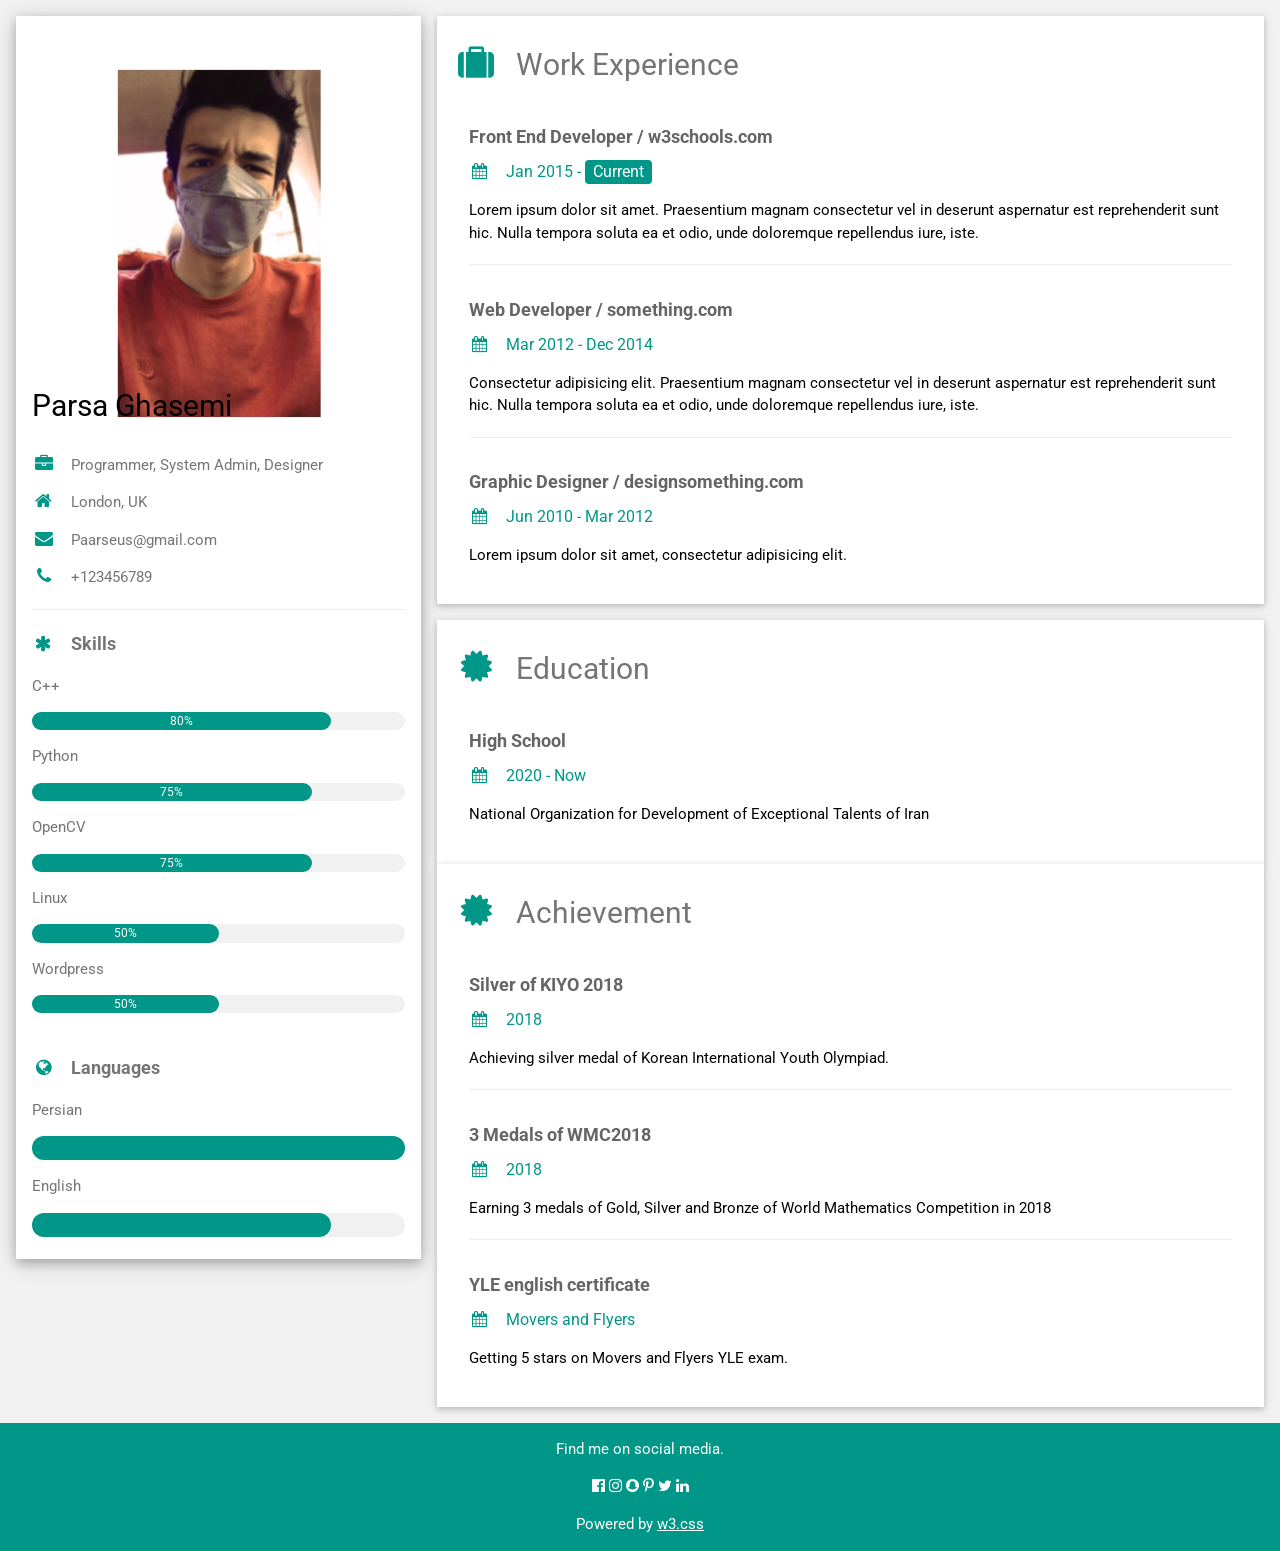
==== index.html @ 06d13885 "Update index.html" ====
<!DOCTYPE html>
<html>
<head>
<title>Parsa Ghasemi</title>
<meta charset="UTF-8">
<meta name="viewport" content="width=device-width, initial-scale=1">
<link rel="stylesheet" href="https://www.w3schools.com/w3css/4/w3.css">
<link rel='stylesheet' href='https://fonts.googleapis.com/css?family=Roboto'>
<link rel="stylesheet" href="https://cdnjs.cloudflare.com/ajax/libs/font-awesome/4.7.0/css/font-awesome.min.css">
<style>
html,body,h1,h2,h3,h4,h5,h6 {font-family: "Roboto", sans-serif}
</style>
</head>
<body class="w3-light-grey">

<!-- Page Container -->
<div class="w3-content w3-margin-top" style="max-width:1400px;">

  <!-- The Grid -->
  <div class="w3-row-padding">
  
    <!-- Left Column -->
    <div class="w3-third">
    
      <div class="w3-white w3-text-grey w3-card-4">
        <div class="w3-display-container">
          <img src="profile.png" style="width:100%" alt="Avatar">
          <div class="w3-display-bottomleft w3-container w3-text-black">
            <h2 >Parsa Ghasemi</h2>
          </div>
        </div>
        <div class="w3-container">
          <p><i class="fa fa-briefcase fa-fw w3-margin-right w3-large w3-text-teal"></i>Programmer, System Admin, Designer</p>
          <p><i class="fa fa-home fa-fw w3-margin-right w3-large w3-text-teal"></i>London, UK</p>
          <p><i class="fa fa-envelope fa-fw w3-margin-right w3-large w3-text-teal"></i>Paarseus@gmail.com</p>
          <p><i class="fa fa-phone fa-fw w3-margin-right w3-large w3-text-teal"></i>+123456789</p>
          <hr>

          <p class="w3-large"><b><i class="fa fa-asterisk fa-fw w3-margin-right w3-text-teal"></i>Skills</b></p>
          <p>C++</p>
          <div class="w3-light-grey w3-round-xlarge w3-small">
            <div class="w3-container w3-center w3-round-xlarge w3-teal" style="width:80%">80%</div>
          </div>
          <p>Python</p>
          <div class="w3-light-grey w3-round-xlarge w3-small">
            <div class="w3-container w3-center w3-round-xlarge w3-teal" style="width:75%">
              <div class="w3-center w3-text-white">75%</div>
            </div>
          </div>
          <p>OpenCV</p>
          <div class="w3-light-grey w3-round-xlarge w3-small">
            <div class="w3-container w3-center w3-round-xlarge w3-teal" style="width:75%">
              <div class="w3-center w3-text-white">75%</div>
            </div>
          </div>
          <p>Linux</p>
          <div class="w3-light-grey w3-round-xlarge w3-small">
            <div class="w3-container w3-center w3-round-xlarge w3-teal" style="width:50%">50%</div>
          </div>
          <p>Wordpress</p>
          <div class="w3-light-grey w3-round-xlarge w3-small">
            <div class="w3-container w3-center w3-round-xlarge w3-teal" style="width:50%">50%</div>
          </div>
          <br>

          <p class="w3-large w3-text-theme"><b><i class="fa fa-globe fa-fw w3-margin-right w3-text-teal"></i>Languages</b></p>
          <p>Persian</p>
          <div class="w3-light-grey w3-round-xlarge">
            <div class="w3-round-xlarge w3-teal" style="height:24px;width:100%"></div>
          </div>
          <p>English</p>
          <div class="w3-light-grey w3-round-xlarge">
            <div class="w3-round-xlarge w3-teal" style="height:24px;width:80%"></div>
          </div>
         
          <br>
        </div>
      </div><br>

    <!-- End Left Column -->
    </div>

    <!-- Right Column -->
    <div class="w3-twothird">
    
      <div class="w3-container w3-card w3-white w3-margin-bottom">
        <h2 class="w3-text-grey w3-padding-16"><i class="fa fa-suitcase fa-fw w3-margin-right w3-xxlarge w3-text-teal"></i>Work Experience</h2>
        <div class="w3-container">
          <h5 class="w3-opacity"><b>Front End Developer / w3schools.com</b></h5>
          <h6 class="w3-text-teal"><i class="fa fa-calendar fa-fw w3-margin-right"></i>Jan 2015 - <span class="w3-tag w3-teal w3-round">Current</span></h6>
          <p>Lorem ipsum dolor sit amet. Praesentium magnam consectetur vel in deserunt aspernatur est reprehenderit sunt hic. Nulla tempora soluta ea et odio, unde doloremque repellendus iure, iste.</p>
          <hr>
        </div>
        <div class="w3-container">
          <h5 class="w3-opacity"><b>Web Developer / something.com</b></h5>
          <h6 class="w3-text-teal"><i class="fa fa-calendar fa-fw w3-margin-right"></i>Mar 2012 - Dec 2014</h6>
          <p>Consectetur adipisicing elit. Praesentium magnam consectetur vel in deserunt aspernatur est reprehenderit sunt hic. Nulla tempora soluta ea et odio, unde doloremque repellendus iure, iste.</p>
          <hr>
        </div>
        <div class="w3-container">
          <h5 class="w3-opacity"><b>Graphic Designer / designsomething.com</b></h5>
          <h6 class="w3-text-teal"><i class="fa fa-calendar fa-fw w3-margin-right"></i>Jun 2010 - Mar 2012</h6>
          <p>Lorem ipsum dolor sit amet, consectetur adipisicing elit. </p><br>
        </div>
      </div>

      <div class="w3-container w3-card w3-white">
        <h2 class="w3-text-grey w3-padding-16"><i class="fa fa-certificate fa-fw w3-margin-right w3-xxlarge w3-text-teal"></i>Education</h2>
        <div class="w3-container">
          <h5 class="w3-opacity"><b>High School</b></h5>
          <h6 class="w3-text-teal"><i class="fa fa-calendar fa-fw w3-margin-right"></i>2020 - Now</h6>
          <p>National Organization for Development of Exceptional Talents of Iran</p><br>
        </div>
      </div>

      <div class="w3-container w3-card w3-white">
        <h2 class="w3-text-grey w3-padding-16"><i class="fa fa-certificate fa-fw w3-margin-right w3-xxlarge w3-text-teal"></i>Achievement</h2>
        <div class="w3-container">
          <h5 class="w3-opacity"><b>Silver of KIYO 2018</b></h5>
          <h6 class="w3-text-teal"><i class="fa fa-calendar fa-fw w3-margin-right"></i>2018</h6>
          <p>Achieving silver medal of Korean International Youth Olympiad. </p>
          <hr>
        </div>
        <div class="w3-container">
          <h5 class="w3-opacity"><b>3 Medals of WMC2018</b></h5>
          <h6 class="w3-text-teal"><i class="fa fa-calendar fa-fw w3-margin-right"></i>2018</h6>
          <p>Earning 3 medals of Gold, Silver and Bronze of World Mathematics Competition in 2018 </p>
          <hr>
        </div>
        <div class="w3-container">
          <h5 class="w3-opacity"><b>YLE english certificate</b></h5>
          <h6 class="w3-text-teal"><i class="fa fa-calendar fa-fw w3-margin-right"></i>Movers and Flyers</h6>
          <p>Getting 5 stars on Movers and Flyers YLE exam. </p><br>
        </div>
      </div>


    <!-- End Right Column -->
    </div>
    
  <!-- End Grid -->
  </div>
  
  <!-- End Page Container -->
</div>

<footer class="w3-container w3-teal w3-center w3-margin-top">
  <p>Find me on social media.</p>
  <i class="fa fa-facebook-official w3-hover-opacity"></i>
  <i class="fa fa-instagram w3-hover-opacity"></i>
  <i class="fa fa-snapchat w3-hover-opacity"></i>
  <i class="fa fa-pinterest-p w3-hover-opacity"></i>
  <i class="fa fa-twitter w3-hover-opacity"></i>
  <i class="fa fa-linkedin w3-hover-opacity"></i>
  <p>Powered by <a href="https://www.w3schools.com/w3css/default.asp" target="_blank">w3.css</a></p>
</footer>

</body>
</html>
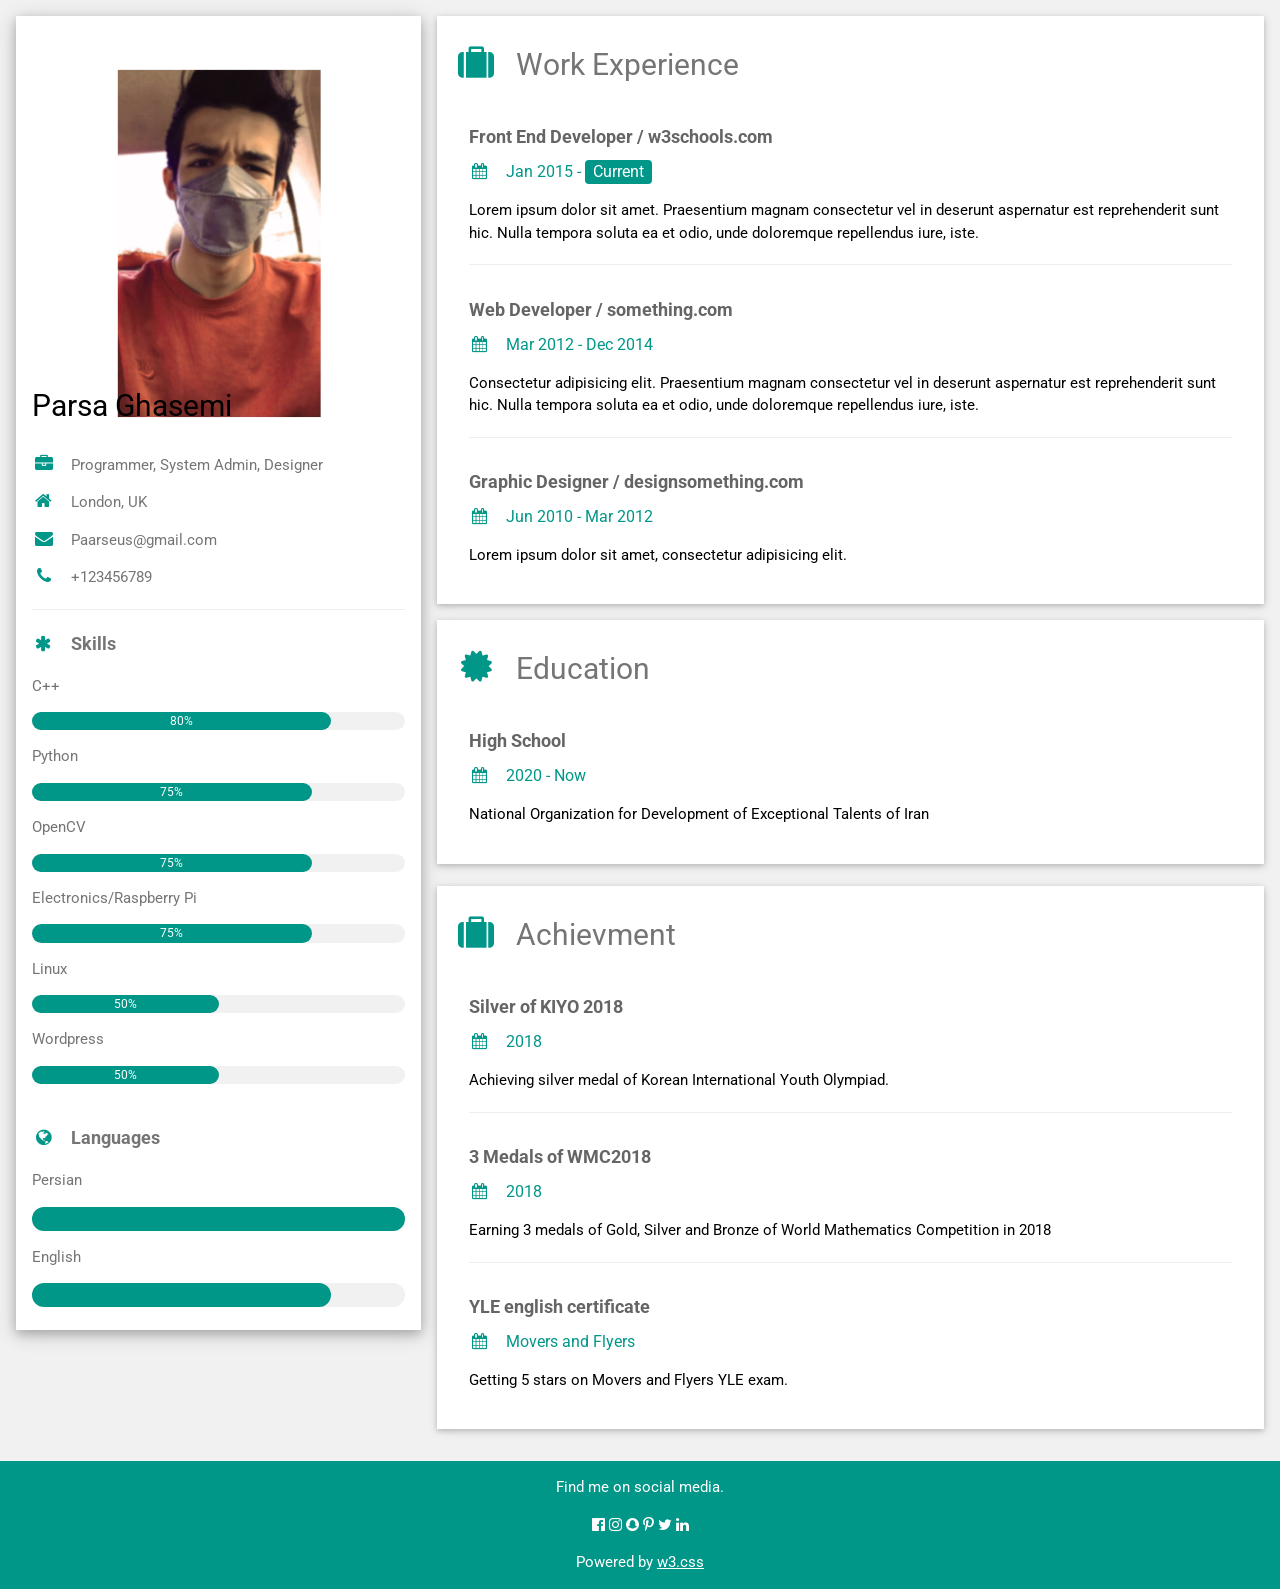
==== commit f0040236: "Update index.html" ====
--- a/index.html
+++ b/index.html
@@ -48,6 +48,12 @@
             </div>
           </div>
           <p>OpenCV</p>
+          <div class="w3-light-grey w3-round-xlarge w3-small">
+            <div class="w3-container w3-center w3-round-xlarge w3-teal" style="width:75%">
+              <div class="w3-center w3-text-white">75%</div>
+            </div>
+          </div>
+          <p>Electronics/Raspberry Pi</p>
           <div class="w3-light-grey w3-round-xlarge w3-small">
             <div class="w3-container w3-center w3-round-xlarge w3-teal" style="width:75%">
               <div class="w3-center w3-text-white">75%</div>
@@ -111,10 +117,10 @@
           <h6 class="w3-text-teal"><i class="fa fa-calendar fa-fw w3-margin-right"></i>2020 - Now</h6>
           <p>National Organization for Development of Exceptional Talents of Iran</p><br>
         </div>
-      </div>
-
-      <div class="w3-container w3-card w3-white">
-        <h2 class="w3-text-grey w3-padding-16"><i class="fa fa-certificate fa-fw w3-margin-right w3-xxlarge w3-text-teal"></i>Achievement</h2>
+      </div> 
+      <br>
+      <div class="w3-container w3-card w3-white w3-margin-bottom">
+        <h2 class="w3-text-grey w3-padding-16"><i class="fa fa-suitcase fa-fw w3-margin-right w3-xxlarge w3-text-teal"></i>Achievment</h2>
         <div class="w3-container">
           <h5 class="w3-opacity"><b>Silver of KIYO 2018</b></h5>
           <h6 class="w3-text-teal"><i class="fa fa-calendar fa-fw w3-margin-right"></i>2018</h6>
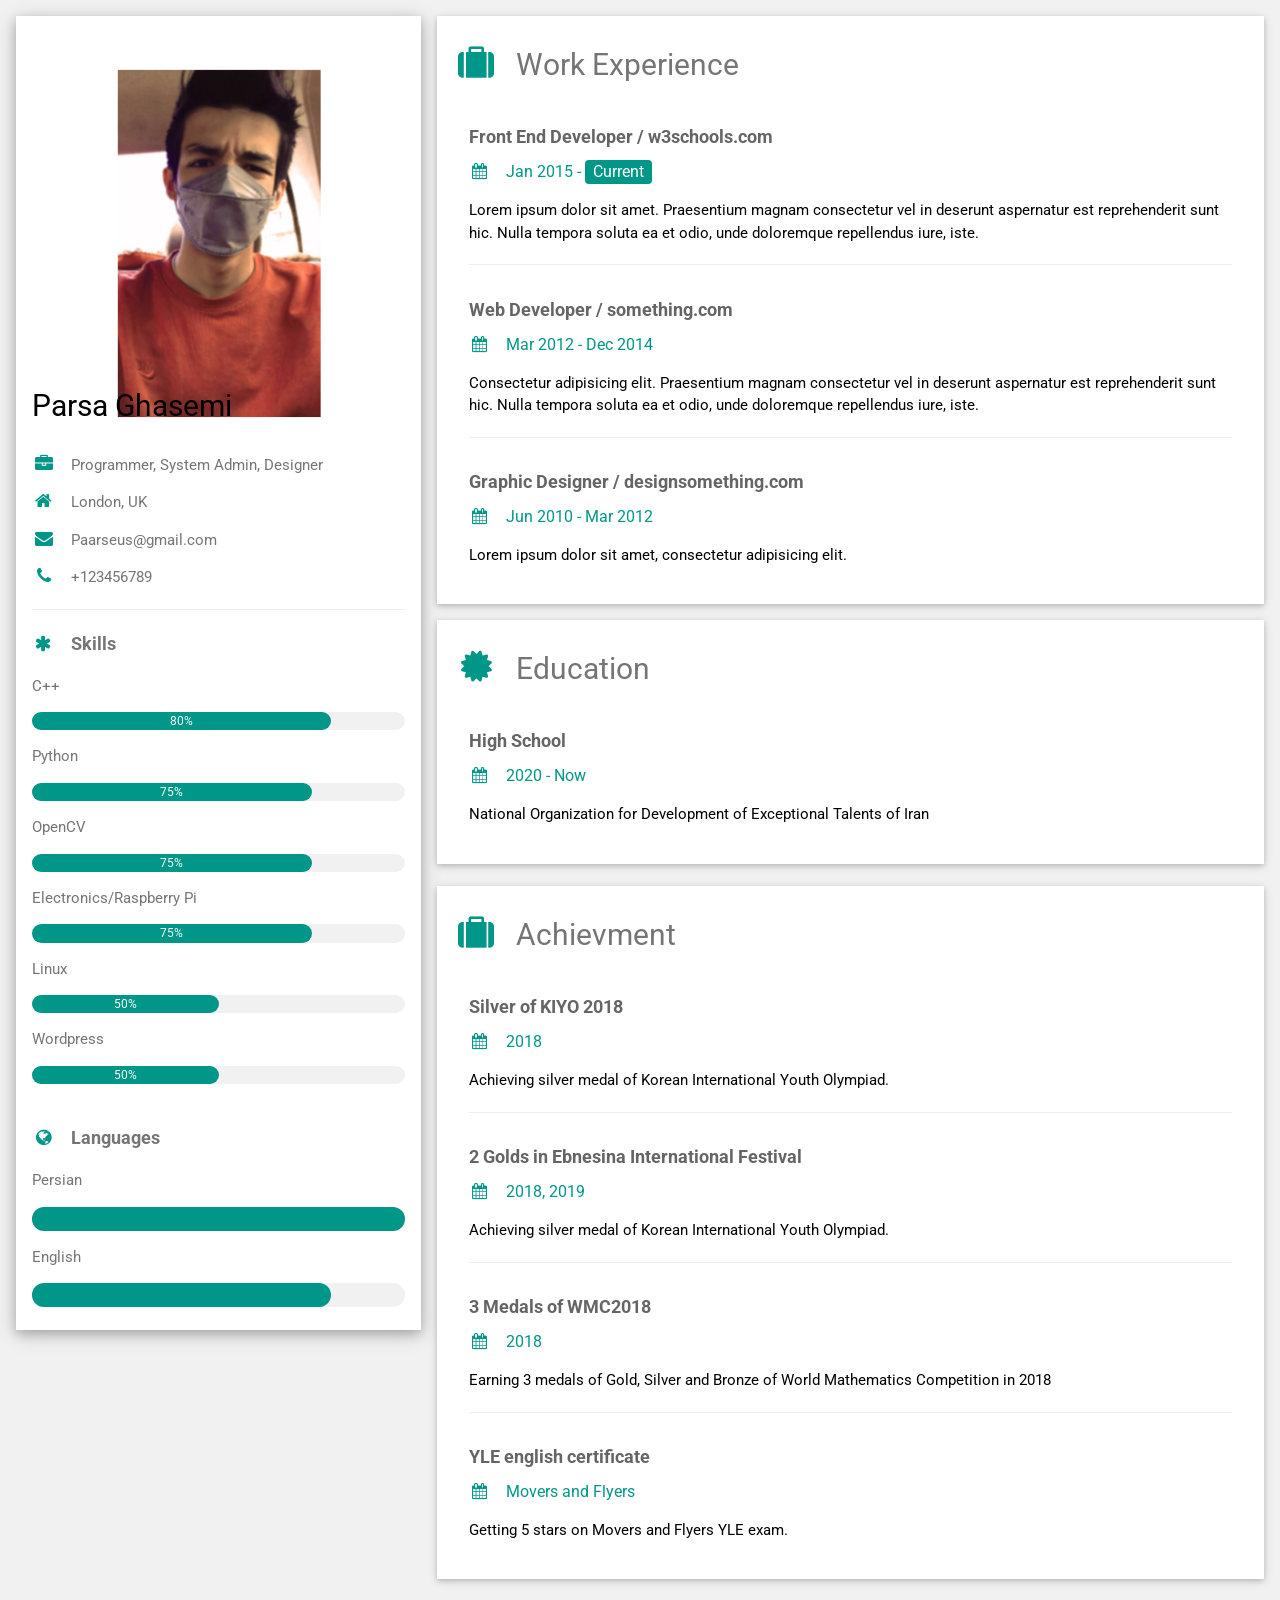
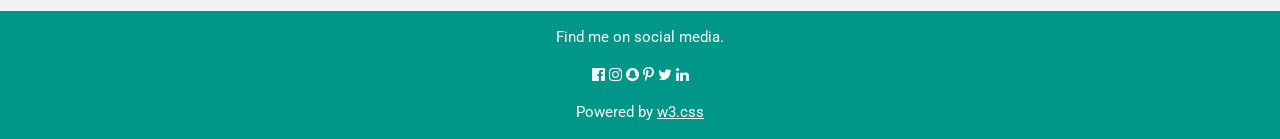
==== commit 4c30f3c5: "Update index.html" ====
--- a/index.html
+++ b/index.html
@@ -127,6 +127,14 @@
           <p>Achieving silver medal of Korean International Youth Olympiad. </p>
           <hr>
         </div>
+
+        <div class="w3-container">
+          <h5 class="w3-opacity"><b>2 Golds in Ebnesina International Festival</b></h5>
+          <h6 class="w3-text-teal"><i class="fa fa-calendar fa-fw w3-margin-right"></i>2018, 2019</h6>
+          <p>Achieving silver medal of Korean International Youth Olympiad. </p>
+          <hr>
+        </div>
+
         <div class="w3-container">
           <h5 class="w3-opacity"><b>3 Medals of WMC2018</b></h5>
           <h6 class="w3-text-teal"><i class="fa fa-calendar fa-fw w3-margin-right"></i>2018</h6>
@@ -152,9 +160,10 @@
 
 <footer class="w3-container w3-teal w3-center w3-margin-top">
   <p>Find me on social media.</p>
-  <i class="fa fa-facebook-official w3-hover-opacity"></i>
+  <i class="fa fa-facebook-official w3-hover-opacity" ></i>
   <i class="fa fa-instagram w3-hover-opacity"></i>
-  <i class="fa fa-snapchat w3-hover-opacity"></i>
+  <a href="https://www.w3schools.com/w3css/default.asp" target="_blank">
+  <i class="fa fa-snapchat w3-hover-opacity"></i></a>
   <i class="fa fa-pinterest-p w3-hover-opacity"></i>
   <i class="fa fa-twitter w3-hover-opacity"></i>
   <i class="fa fa-linkedin w3-hover-opacity"></i>
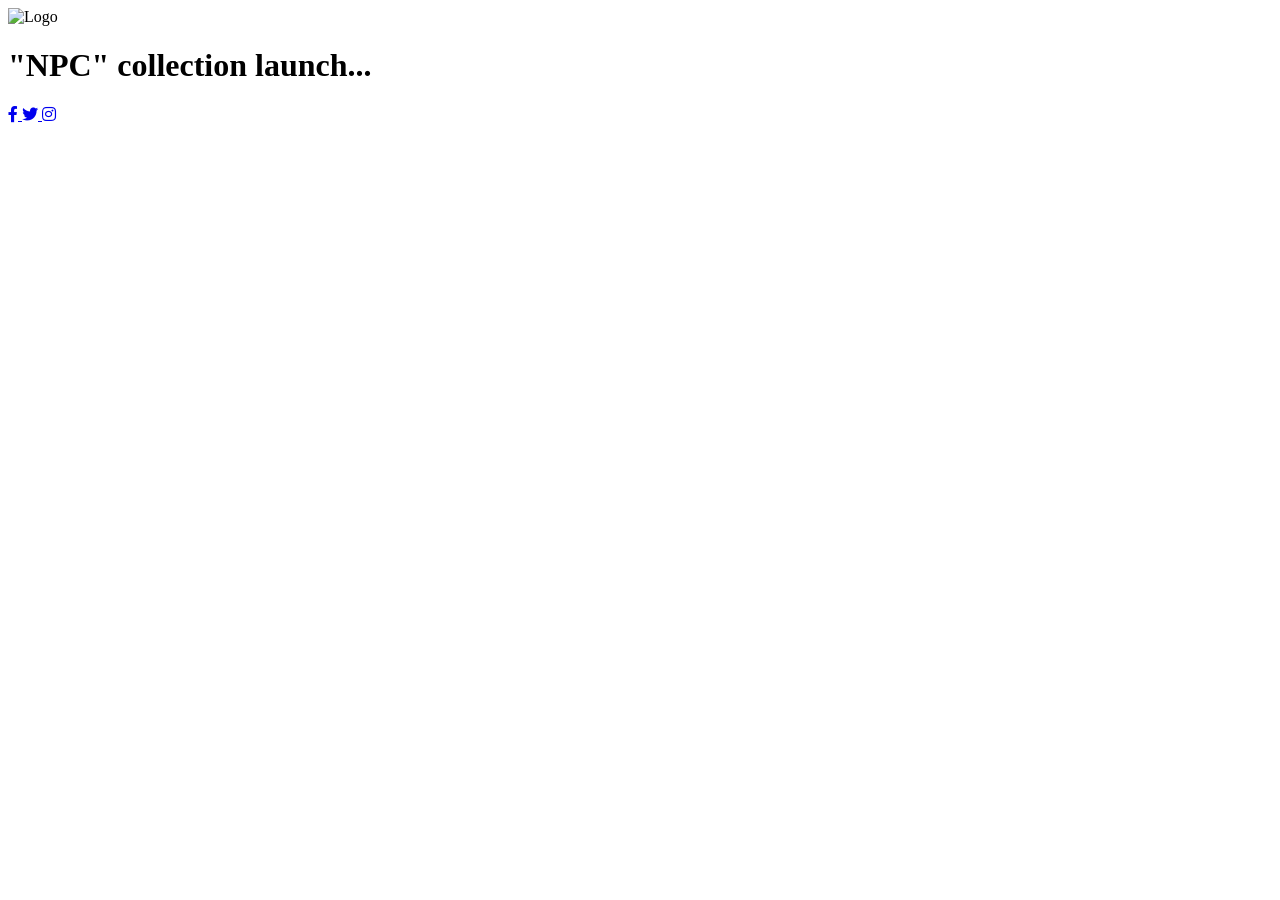
==== commit c70e5bdb: "index.html" ====
--- a/index.html
+++ b/index.html
@@ -1,175 +1,33 @@
 <!DOCTYPE html>
 <html>
-<head>
-<title>Parsa Ghasemi</title>
-<meta charset="UTF-8">
-<meta name="viewport" content="width=device-width, initial-scale=1">
-<link rel="stylesheet" href="https://www.w3schools.com/w3css/4/w3.css">
-<link rel='stylesheet' href='https://fonts.googleapis.com/css?family=Roboto'>
-<link rel="stylesheet" href="https://cdnjs.cloudflare.com/ajax/libs/font-awesome/4.7.0/css/font-awesome.min.css">
-<style>
-html,body,h1,h2,h3,h4,h5,h6 {font-family: "Roboto", sans-serif}
-</style>
-</head>
-<body class="w3-light-grey">
-
-<!-- Page Container -->
-<div class="w3-content w3-margin-top" style="max-width:1400px;">
-
-  <!-- The Grid -->
-  <div class="w3-row-padding">
-  
-    <!-- Left Column -->
-    <div class="w3-third">
-    
-      <div class="w3-white w3-text-grey w3-card-4">
-        <div class="w3-display-container">
-          <img src="profile.png" style="width:100%" alt="Avatar">
-          <div class="w3-display-bottomleft w3-container w3-text-black">
-            <h2 >Parsa Ghasemi</h2>
-          </div>
-        </div>
-        <div class="w3-container">
-          <p><i class="fa fa-briefcase fa-fw w3-margin-right w3-large w3-text-teal"></i>Programmer, System Admin, Designer</p>
-          <p><i class="fa fa-home fa-fw w3-margin-right w3-large w3-text-teal"></i>London, UK</p>
-          <p><i class="fa fa-envelope fa-fw w3-margin-right w3-large w3-text-teal"></i>Paarseus@gmail.com</p>
-          <p><i class="fa fa-phone fa-fw w3-margin-right w3-large w3-text-teal"></i>+123456789</p>
-          <hr>
-
-          <p class="w3-large"><b><i class="fa fa-asterisk fa-fw w3-margin-right w3-text-teal"></i>Skills</b></p>
-          <p>C++</p>
-          <div class="w3-light-grey w3-round-xlarge w3-small">
-            <div class="w3-container w3-center w3-round-xlarge w3-teal" style="width:80%">80%</div>
-          </div>
-          <p>Python</p>
-          <div class="w3-light-grey w3-round-xlarge w3-small">
-            <div class="w3-container w3-center w3-round-xlarge w3-teal" style="width:75%">
-              <div class="w3-center w3-text-white">75%</div>
-            </div>
-          </div>
-          <p>OpenCV</p>
-          <div class="w3-light-grey w3-round-xlarge w3-small">
-            <div class="w3-container w3-center w3-round-xlarge w3-teal" style="width:75%">
-              <div class="w3-center w3-text-white">75%</div>
-            </div>
-          </div>
-          <p>Electronics/Raspberry Pi</p>
-          <div class="w3-light-grey w3-round-xlarge w3-small">
-            <div class="w3-container w3-center w3-round-xlarge w3-teal" style="width:75%">
-              <div class="w3-center w3-text-white">75%</div>
-            </div>
-          </div>
-          <p>Linux</p>
-          <div class="w3-light-grey w3-round-xlarge w3-small">
-            <div class="w3-container w3-center w3-round-xlarge w3-teal" style="width:50%">50%</div>
-          </div>
-          <p>Wordpress</p>
-          <div class="w3-light-grey w3-round-xlarge w3-small">
-            <div class="w3-container w3-center w3-round-xlarge w3-teal" style="width:50%">50%</div>
-          </div>
-          <br>
-
-          <p class="w3-large w3-text-theme"><b><i class="fa fa-globe fa-fw w3-margin-right w3-text-teal"></i>Languages</b></p>
-          <p>Persian</p>
-          <div class="w3-light-grey w3-round-xlarge">
-            <div class="w3-round-xlarge w3-teal" style="height:24px;width:100%"></div>
-          </div>
-          <p>English</p>
-          <div class="w3-light-grey w3-round-xlarge">
-            <div class="w3-round-xlarge w3-teal" style="height:24px;width:80%"></div>
-          </div>
-         
-          <br>
-        </div>
-      </div><br>
-
-    <!-- End Left Column -->
-    </div>
-
-    <!-- Right Column -->
-    <div class="w3-twothird">
-    
-      <div class="w3-container w3-card w3-white w3-margin-bottom">
-        <h2 class="w3-text-grey w3-padding-16"><i class="fa fa-suitcase fa-fw w3-margin-right w3-xxlarge w3-text-teal"></i>Work Experience</h2>
-        <div class="w3-container">
-          <h5 class="w3-opacity"><b>Front End Developer / w3schools.com</b></h5>
-          <h6 class="w3-text-teal"><i class="fa fa-calendar fa-fw w3-margin-right"></i>Jan 2015 - <span class="w3-tag w3-teal w3-round">Current</span></h6>
-          <p>Lorem ipsum dolor sit amet. Praesentium magnam consectetur vel in deserunt aspernatur est reprehenderit sunt hic. Nulla tempora soluta ea et odio, unde doloremque repellendus iure, iste.</p>
-          <hr>
-        </div>
-        <div class="w3-container">
-          <h5 class="w3-opacity"><b>Web Developer / something.com</b></h5>
-          <h6 class="w3-text-teal"><i class="fa fa-calendar fa-fw w3-margin-right"></i>Mar 2012 - Dec 2014</h6>
-          <p>Consectetur adipisicing elit. Praesentium magnam consectetur vel in deserunt aspernatur est reprehenderit sunt hic. Nulla tempora soluta ea et odio, unde doloremque repellendus iure, iste.</p>
-          <hr>
-        </div>
-        <div class="w3-container">
-          <h5 class="w3-opacity"><b>Graphic Designer / designsomething.com</b></h5>
-          <h6 class="w3-text-teal"><i class="fa fa-calendar fa-fw w3-margin-right"></i>Jun 2010 - Mar 2012</h6>
-          <p>Lorem ipsum dolor sit amet, consectetur adipisicing elit. </p><br>
-        </div>
+  <head>
+  <link rel="stylesheet" href="https://use.fontawesome.com/releases/v5.14.0/css/all.css" integrity="sha384-HzLeBuhoNPvSl5KYnjx0BT+WB0QEEqLprO+NBkkk5gbc67FTaL7XIGa2w1L0Xbgc" crossorigin="anonymous">
+    <title>Next Collection Launch</title>
+    <style>
+      /* Add your CSS code here */
+    </style>
+    <link href="https://fonts.googleapis.com/css2?family=Press+Start+2P&display=swap" rel="stylesheet">
+  </head>
+  <body>
+    <main>
+      <div class="logo-container">
+        <img src="logo.png" alt="Logo">
       </div>
-
-      <div class="w3-container w3-card w3-white">
-        <h2 class="w3-text-grey w3-padding-16"><i class="fa fa-certificate fa-fw w3-margin-right w3-xxlarge w3-text-teal"></i>Education</h2>
-        <div class="w3-container">
-          <h5 class="w3-opacity"><b>High School</b></h5>
-          <h6 class="w3-text-teal"><i class="fa fa-calendar fa-fw w3-margin-right"></i>2020 - Now</h6>
-          <p>National Organization for Development of Exceptional Talents of Iran</p><br>
-        </div>
-      </div> 
-      <br>
-      <div class="w3-container w3-card w3-white w3-margin-bottom">
-        <h2 class="w3-text-grey w3-padding-16"><i class="fa fa-suitcase fa-fw w3-margin-right w3-xxlarge w3-text-teal"></i>Achievment</h2>
-        <div class="w3-container">
-          <h5 class="w3-opacity"><b>Silver of KIYO 2018</b></h5>
-          <h6 class="w3-text-teal"><i class="fa fa-calendar fa-fw w3-margin-right"></i>2018</h6>
-          <p>Achieving silver medal of Korean International Youth Olympiad. </p>
-          <hr>
-        </div>
-
-        <div class="w3-container">
-          <h5 class="w3-opacity"><b>2 Golds in Ebnesina International Festival</b></h5>
-          <h6 class="w3-text-teal"><i class="fa fa-calendar fa-fw w3-margin-right"></i>2018, 2019</h6>
-          <p>Achieving silver medal of Korean International Youth Olympiad. </p>
-          <hr>
-        </div>
-
-        <div class="w3-container">
-          <h5 class="w3-opacity"><b>3 Medals of WMC2018</b></h5>
-          <h6 class="w3-text-teal"><i class="fa fa-calendar fa-fw w3-margin-right"></i>2018</h6>
-          <p>Earning 3 medals of Gold, Silver and Bronze of World Mathematics Competition in 2018 </p>
-          <hr>
-        </div>
-        <div class="w3-container">
-          <h5 class="w3-opacity"><b>YLE english certificate</b></h5>
-          <h6 class="w3-text-teal"><i class="fa fa-calendar fa-fw w3-margin-right"></i>Movers and Flyers</h6>
-          <p>Getting 5 stars on Movers and Flyers YLE exam. </p><br>
-        </div>
+      <h1 class="waiting-message">"NPC" collection launch...</h1>
+      <div class="countdown">
+        <p id="countdown-timer"></p>
       </div>
-
-
-    <!-- End Right Column -->
-    </div>
-    
-  <!-- End Grid -->
-  </div>
-  
-  <!-- End Page Container -->
-</div>
-
-<footer class="w3-container w3-teal w3-center w3-margin-top">
-  <p>Find me on social media.</p>
-  <i class="fa fa-facebook-official w3-hover-opacity" ></i>
-  <i class="fa fa-instagram w3-hover-opacity"></i>
-  <a href="https://www.w3schools.com/w3css/default.asp" target="_blank">
-  <i class="fa fa-snapchat w3-hover-opacity"></i></a>
-  <i class="fa fa-pinterest-p w3-hover-opacity"></i>
-  <i class="fa fa-twitter w3-hover-opacity"></i>
-  <i class="fa fa-linkedin w3-hover-opacity"></i>
-  <p>Powered by <a href="https://www.w3schools.com/w3css/default.asp" target="_blank">w3.css</a></p>
-</footer>
-
-</body>
+      <div class="social-icons">
+        <a href="#">
+          <i class="fab fa-facebook-f"></i>
+        </a>
+        <a href="#">
+          <i class="fab fa-twitter"></i>
+        </a>
+        <a href="#">
+          <i class="fab fa-instagram"></i>
+        </a>
+      </div>
+    </main>
+  </body>
 </html>
-
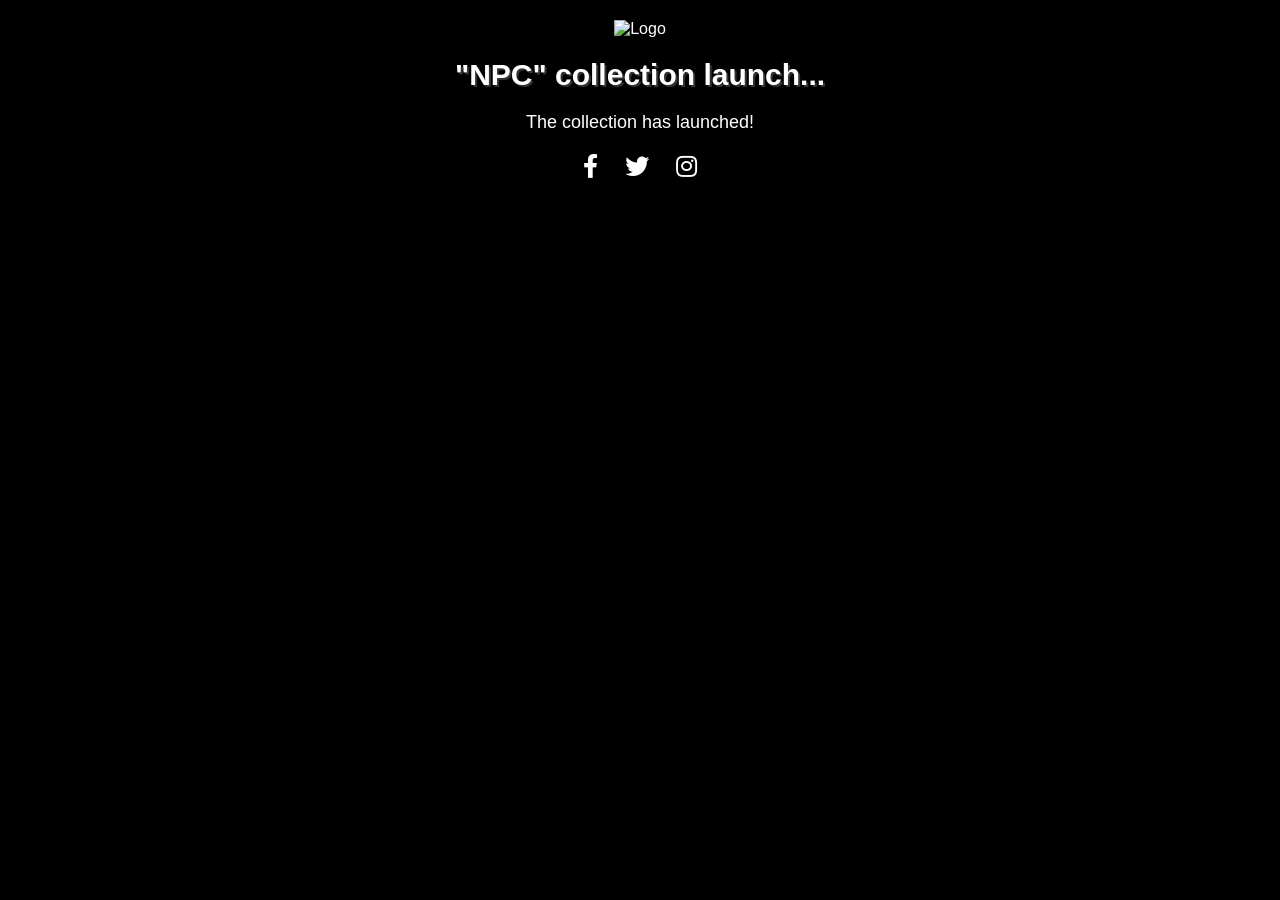
==== commit 28533ca8: "Update index.html" ====
--- a/index.html
+++ b/index.html
@@ -2,6 +2,7 @@
 <html>
   <head>
   <link rel="stylesheet" href="https://use.fontawesome.com/releases/v5.14.0/css/all.css" integrity="sha384-HzLeBuhoNPvSl5KYnjx0BT+WB0QEEqLprO+NBkkk5gbc67FTaL7XIGa2w1L0Xbgc" crossorigin="anonymous">
+  <link rel="stylesheet" type="text/css" href="index.css">
     <title>Next Collection Launch</title>
     <style>
       /* Add your CSS code here */
@@ -29,5 +30,6 @@
         </a>
       </div>
     </main>
+    <script type="text/javascript" src="index.js"></script>
   </body>
 </html>
--- a/index.css
+++ b/index.css
@@ -0,0 +1,42 @@
+body {
+  background-color: black;
+  color: white;
+  font-family: 'Press Start 2P', sans-serif;
+  text-align: center;
+}
+
+.logo-container {
+  margin: 20px 0;
+  text-align: center;
+}
+
+.logo-container img {
+  width: 200px;
+}
+
+.waiting-message {
+  font-size: 30px;
+  margin: 20px 0;
+  text-align: center;
+  text-shadow: 2px 2px #333;
+}
+
+.countdown {
+  font-size: 18px;
+  margin: 20px 0;
+}
+
+.social-icons {
+  margin-top: 20px;
+}
+
+.social-icons a {
+  color: white;
+  font-size: 24px;
+  margin: 0 10px;
+  text-decoration: none;
+}
+
+.fab {
+  font-family: 'Font Awesome 5 Brands';
+}
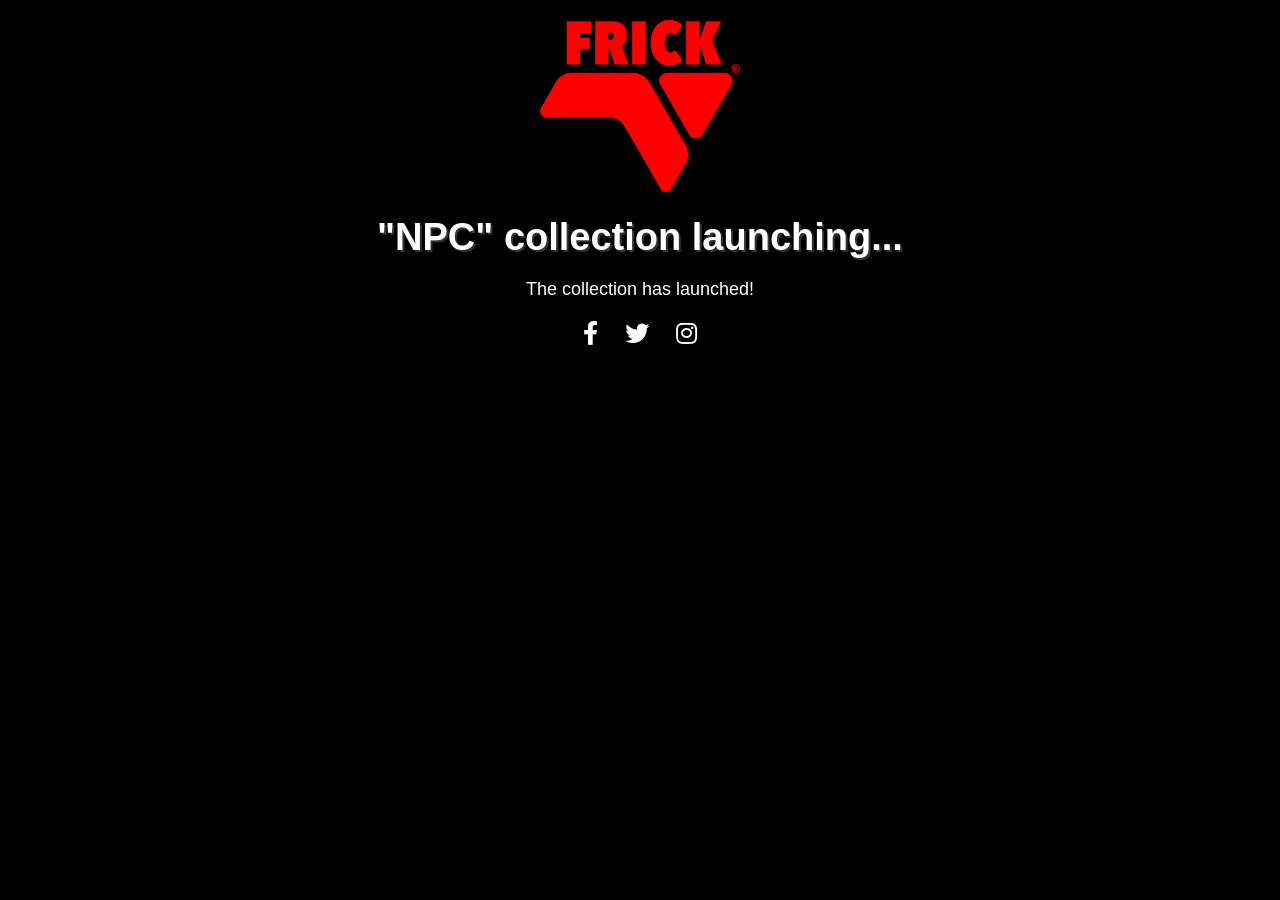
==== commit 7df20f58: "Update" ====
--- a/index.html
+++ b/index.html
@@ -3,7 +3,7 @@
   <head>
   <link rel="stylesheet" href="https://use.fontawesome.com/releases/v5.14.0/css/all.css" integrity="sha384-HzLeBuhoNPvSl5KYnjx0BT+WB0QEEqLprO+NBkkk5gbc67FTaL7XIGa2w1L0Xbgc" crossorigin="anonymous">
   <link rel="stylesheet" type="text/css" href="index.css">
-    <title>Next Collection Launch</title>
+    <title>FRICK DA Y</title>
     <style>
       /* Add your CSS code here */
     </style>
@@ -14,7 +14,7 @@
       <div class="logo-container">
         <img src="logo.png" alt="Logo">
       </div>
-      <h1 class="waiting-message">"NPC" collection launch...</h1>
+      <h1 class="waiting-message">"NPC" collection launching...</h1>
       <div class="countdown">
         <p id="countdown-timer"></p>
       </div>
--- a/index.css
+++ b/index.css
@@ -15,7 +15,7 @@
 }
 
 .waiting-message {
-  font-size: 30px;
+  font-size: 38px;
   margin: 20px 0;
   text-align: center;
   text-shadow: 2px 2px #333;
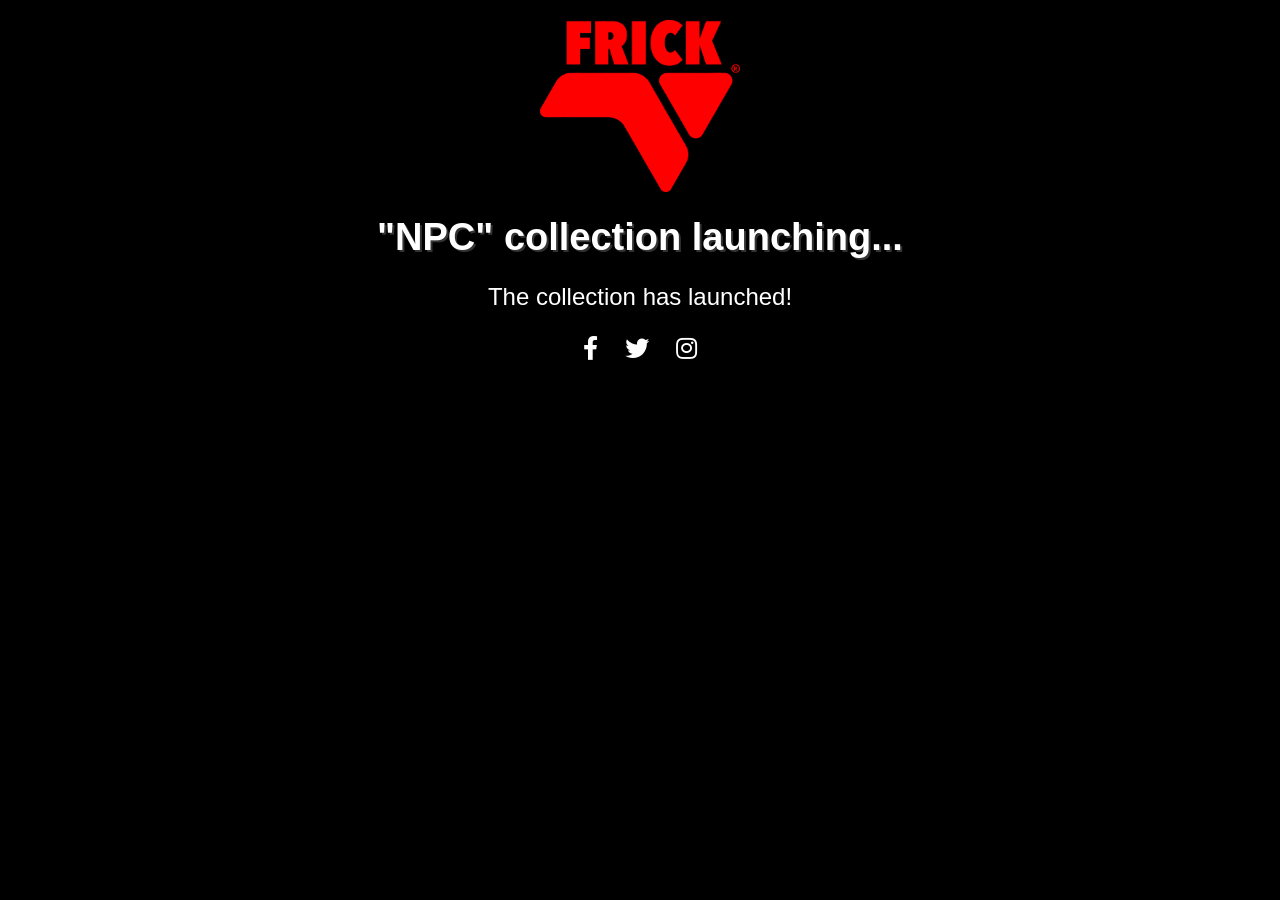
==== commit ad090224: "update" ====
--- a/index.html
+++ b/index.html
@@ -25,7 +25,7 @@
         <a href="#">
           <i class="fab fa-twitter"></i>
         </a>
-        <a href="#">
+        <a href="www.instagram.com/frickthey">
           <i class="fab fa-instagram"></i>
         </a>
       </div>
--- a/index.css
+++ b/index.css
@@ -22,7 +22,7 @@
 }
 
 .countdown {
-  font-size: 18px;
+  font-size: 24px;
   margin: 20px 0;
 }
 
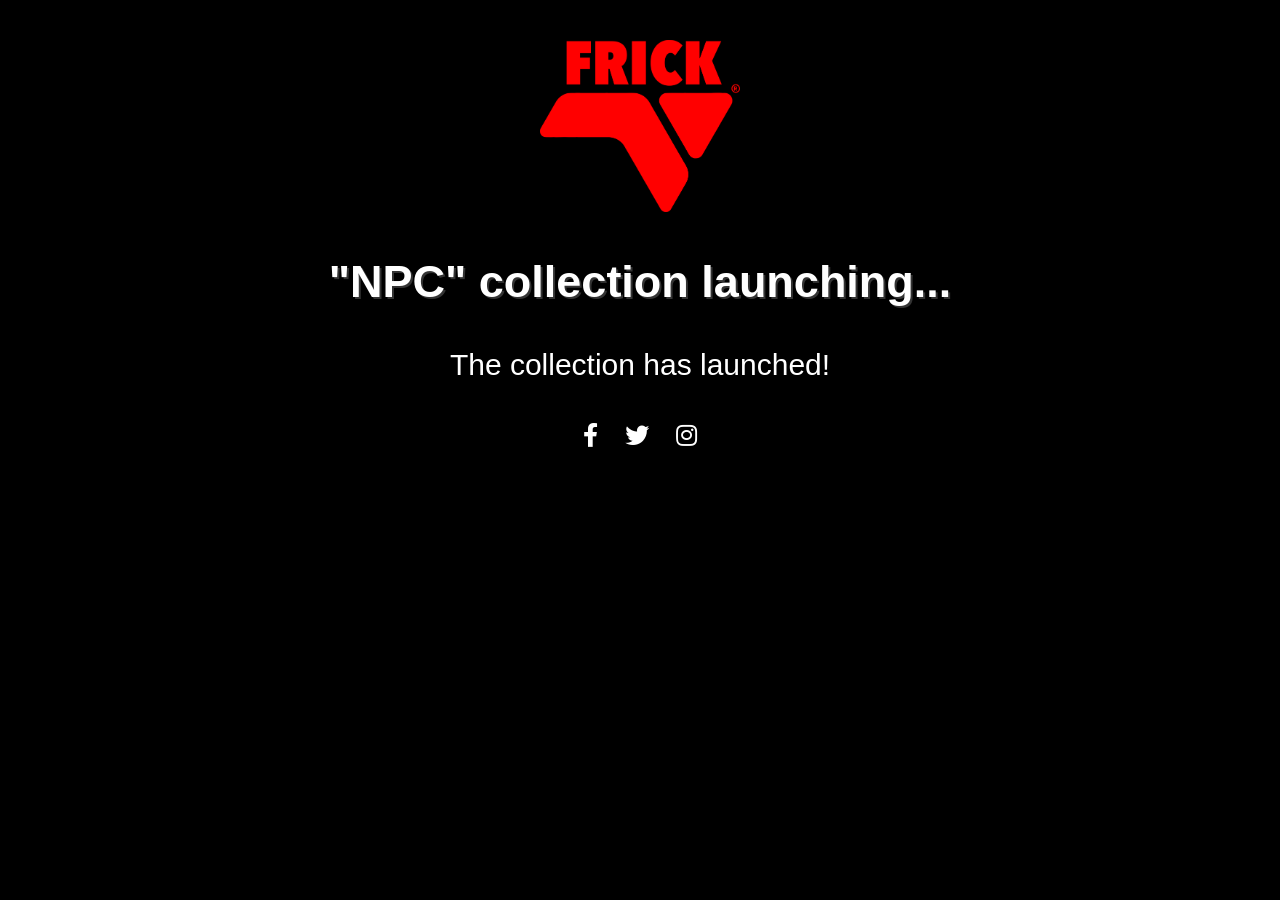
==== commit fbf3dfad: "Update index.html" ====
--- a/index.html
+++ b/index.html
@@ -25,7 +25,7 @@
         <a href="#">
           <i class="fab fa-twitter"></i>
         </a>
-        <a href="www.instagram.com/frickthey">
+        <a href="https://www.instagram.com/frickthey">
           <i class="fab fa-instagram"></i>
         </a>
       </div>
--- a/index.css
+++ b/index.css
@@ -6,7 +6,7 @@
 }
 
 .logo-container {
-  margin: 20px 0;
+  margin: 40px 0;
   text-align: center;
 }
 
@@ -15,15 +15,15 @@
 }
 
 .waiting-message {
-  font-size: 38px;
-  margin: 20px 0;
+  font-size: 45px;
+  margin: 40px 0;
   text-align: center;
   text-shadow: 2px 2px #333;
 }
 
 .countdown {
-  font-size: 24px;
-  margin: 20px 0;
+  font-size: 30px;
+  margin: 40px 0;
 }
 
 .social-icons {
